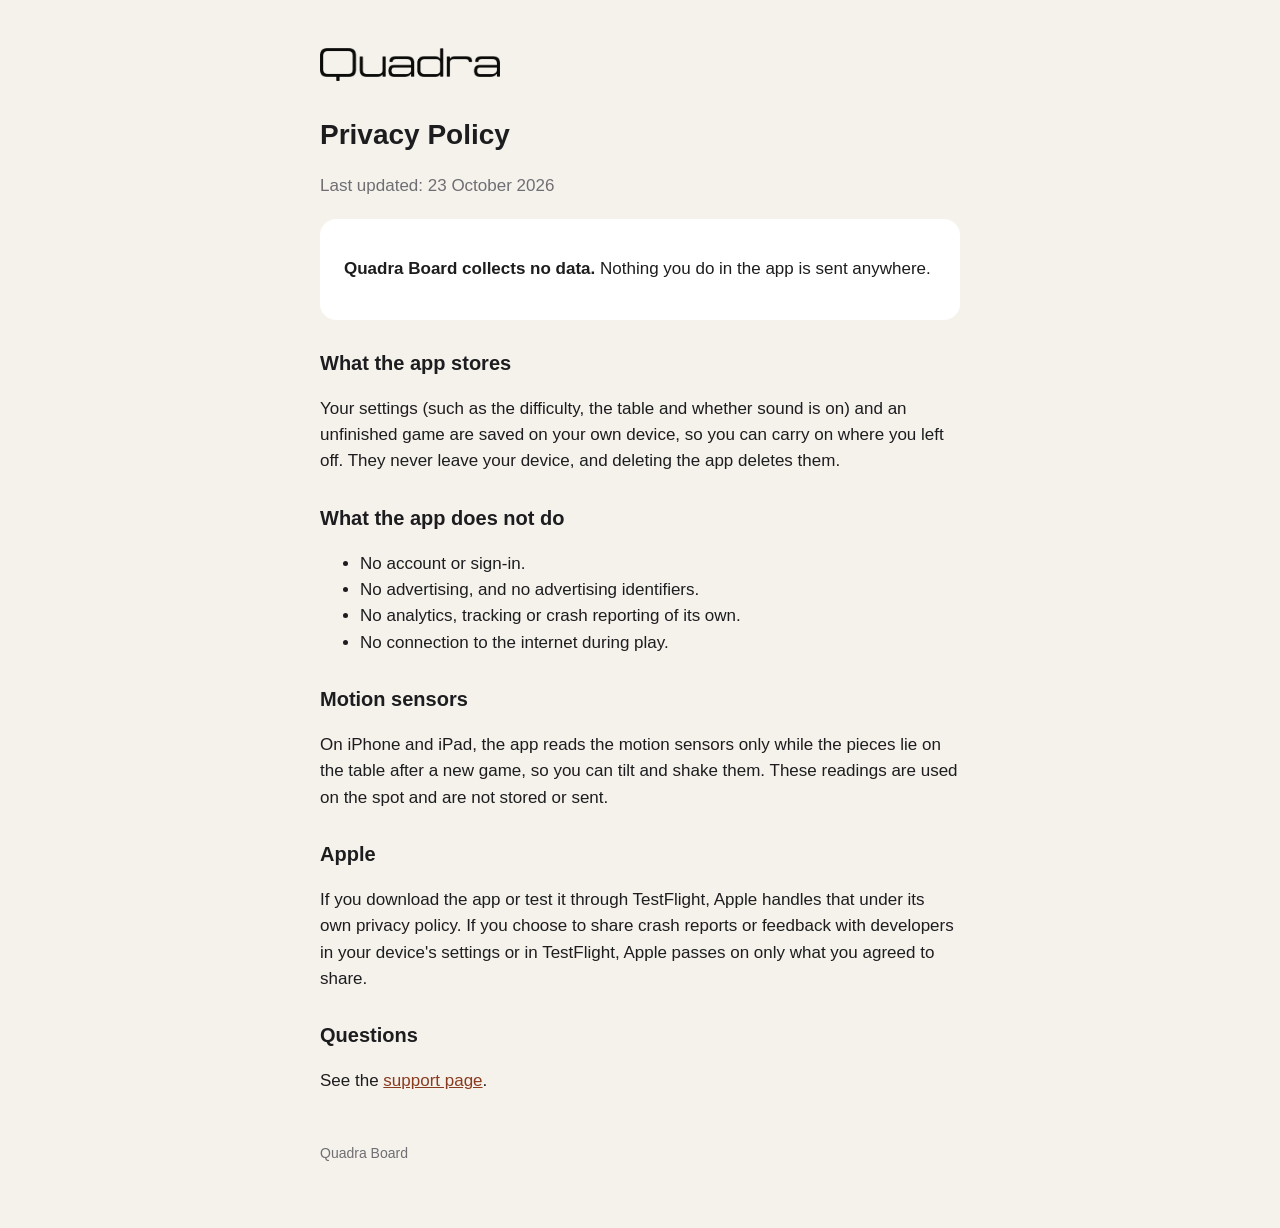
==== privacy.html @ 0f96f7ce "Quadra Board website: home, privacy policy and support" ====
<!doctype html>
<html lang="en">
<head>
  <meta charset="utf-8">
  <meta name="viewport" content="width=device-width, initial-scale=1">
  <title>Privacy Policy · Quadra Board</title>
  <link rel="stylesheet" href="style.css">
</head>
<body>
<main>
  <a href="index.html"><img class="logo" src="logo.png" alt="Quadra"></a>
  <h1>Privacy Policy</h1>
  <p class="muted">Last updated: 23 October 2026</p>

  <div class="card">
    <p><strong>Quadra Board collects no data.</strong> Nothing you do in the app is sent anywhere.</p>
  </div>

  <h2>What the app stores</h2>
  <p>Your settings (such as the difficulty, the table and whether sound is on) and an unfinished game are
  saved on your own device, so you can carry on where you left off. They never leave your device, and
  deleting the app deletes them.</p>

  <h2>What the app does not do</h2>
  <ul>
    <li>No account or sign-in.</li>
    <li>No advertising, and no advertising identifiers.</li>
    <li>No analytics, tracking or crash reporting of its own.</li>
    <li>No connection to the internet during play.</li>
  </ul>

  <h2>Motion sensors</h2>
  <p>On iPhone and iPad, the app reads the motion sensors only while the pieces lie on the table after a new
  game, so you can tilt and shake them. These readings are used on the spot and are not stored or sent.</p>

  <h2>Apple</h2>
  <p>If you download the app or test it through TestFlight, Apple handles that under its own privacy policy.
  If you choose to share crash reports or feedback with developers in your device's settings or in TestFlight,
  Apple passes on only what you agreed to share.</p>

  <h2>Questions</h2>
  <p>See the <a href="support.html">support page</a>.</p>

  <footer>Quadra Board</footer>
</main>
</body>
</html>
---- style.css ----
:root { --text: #1d1d1f; --muted: #6e6e73; --background: #f5f2ec; --card: #ffffff; --accent: #8a3b1f; }
@media (prefers-color-scheme: dark) {
  :root { --text: #f5f5f7; --muted: #a1a1a6; --background: #17120f; --card: #241c17; --accent: #e3a173; }
  .logo { filter: invert(1); }
}
* { box-sizing: border-box; }
body { margin: 0; background: var(--background); color: var(--text);
       font: 17px/1.55 -apple-system, BlinkMacSystemFont, "Helvetica Neue", Helvetica, Arial, sans-serif; }
main { max-width: 680px; margin: 0 auto; padding: 48px 20px 64px; }
.logo { width: 180px; height: auto; display: block; margin-bottom: 8px; }
h1 { font-size: 28px; margin: 32px 0 8px; }
h2 { font-size: 20px; margin: 28px 0 6px; }
p, li { color: var(--text); }
.muted { color: var(--muted); }
.card { background: var(--card); border-radius: 16px; padding: 20px 24px; margin: 20px 0; }
a { color: var(--accent); }
nav a { margin-right: 18px; }
footer { margin-top: 48px; font-size: 14px; color: var(--muted); }
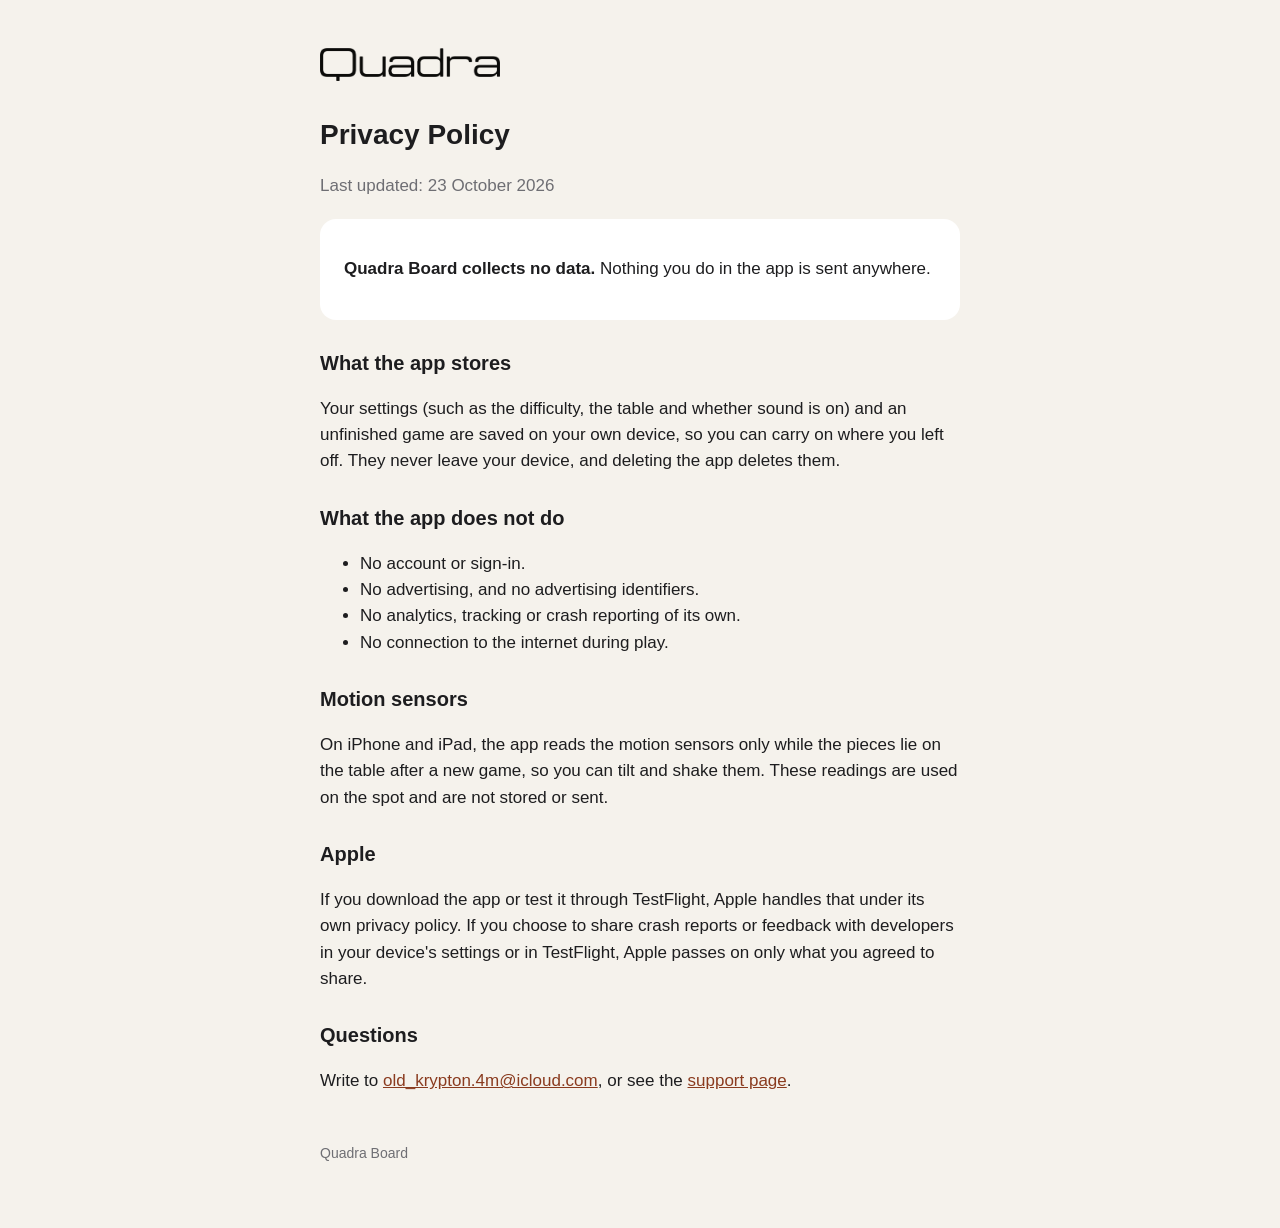
==== commit b5d6585e: "Add the support email address" ====
--- a/privacy.html
+++ b/privacy.html
@@ -39,7 +39,8 @@
   Apple passes on only what you agreed to share.</p>
 
   <h2>Questions</h2>
-  <p>See the <a href="support.html">support page</a>.</p>
+  <p>Write to <a href="mailto:old_krypton.4m@icloud.com">old_krypton.4m@icloud.com</a>, or see the
+  <a href="support.html">support page</a>.</p>
 
   <footer>Quadra Board</footer>
 </main>
